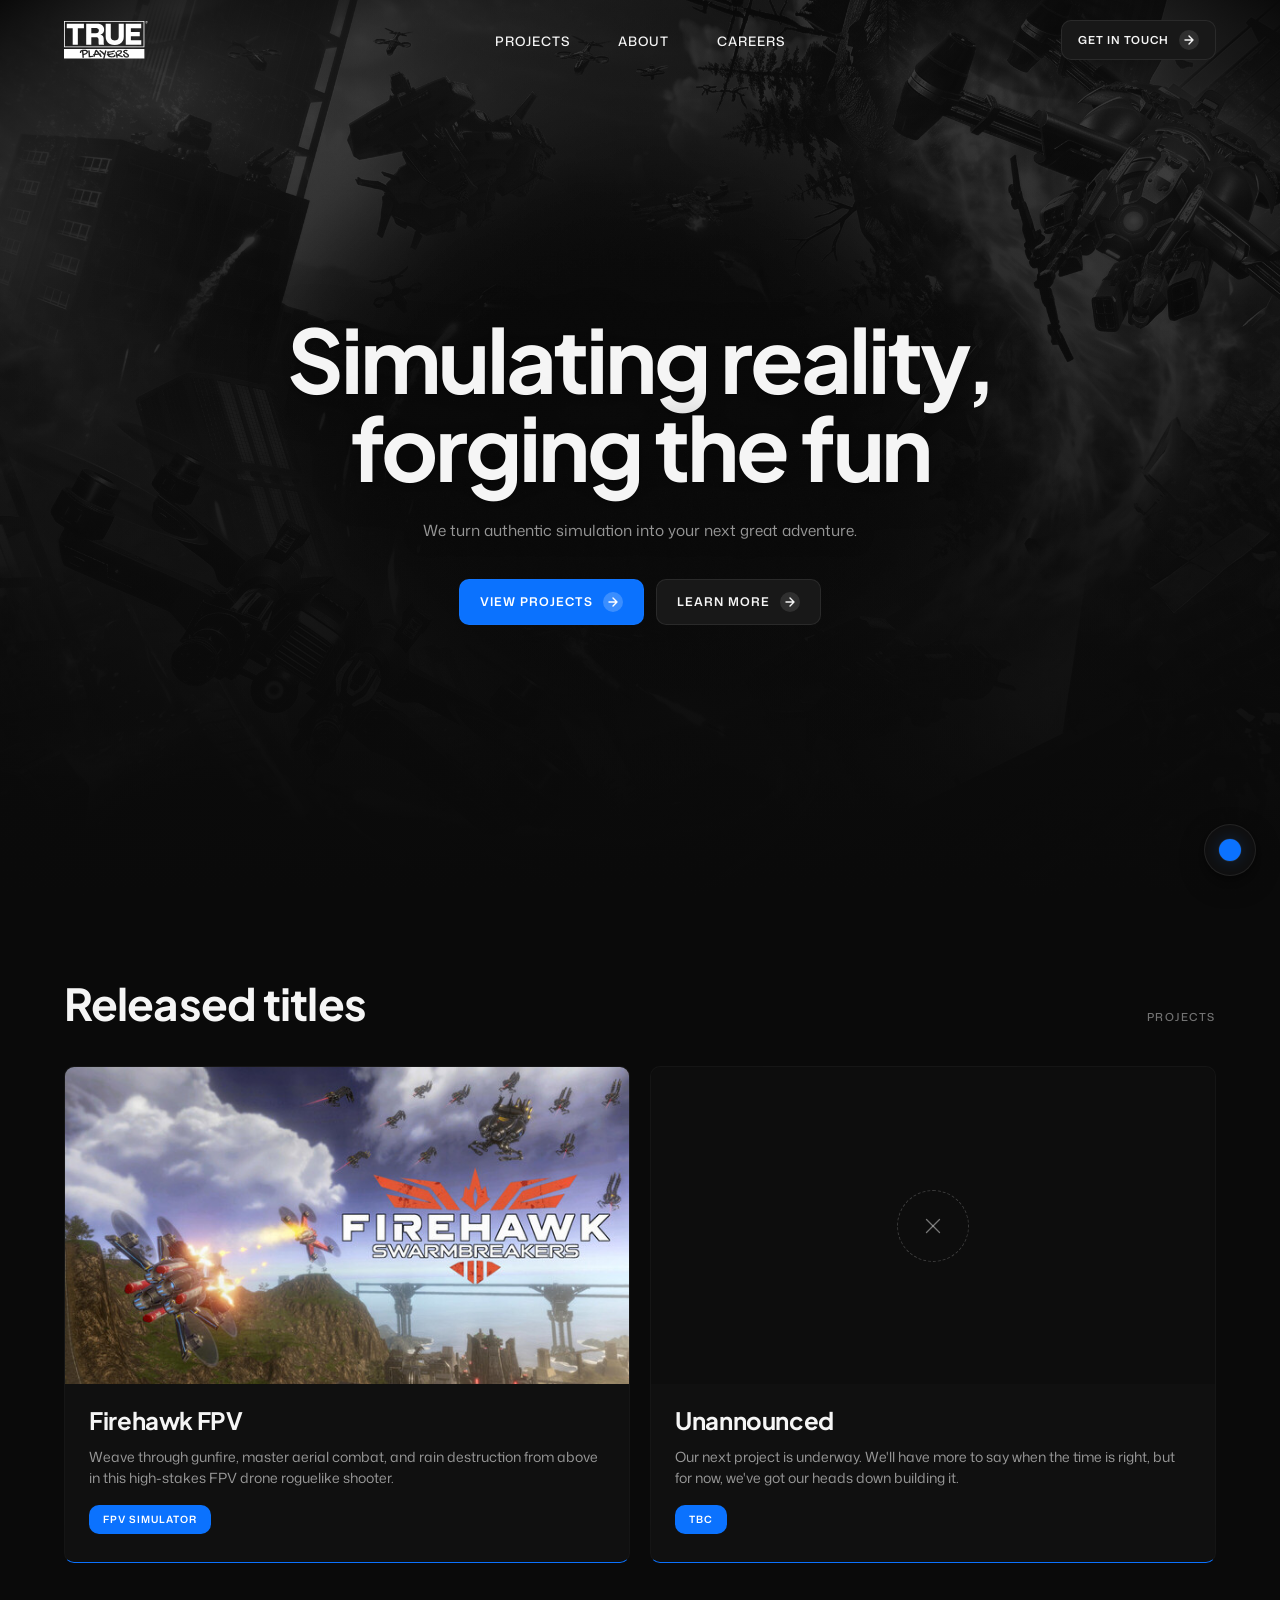
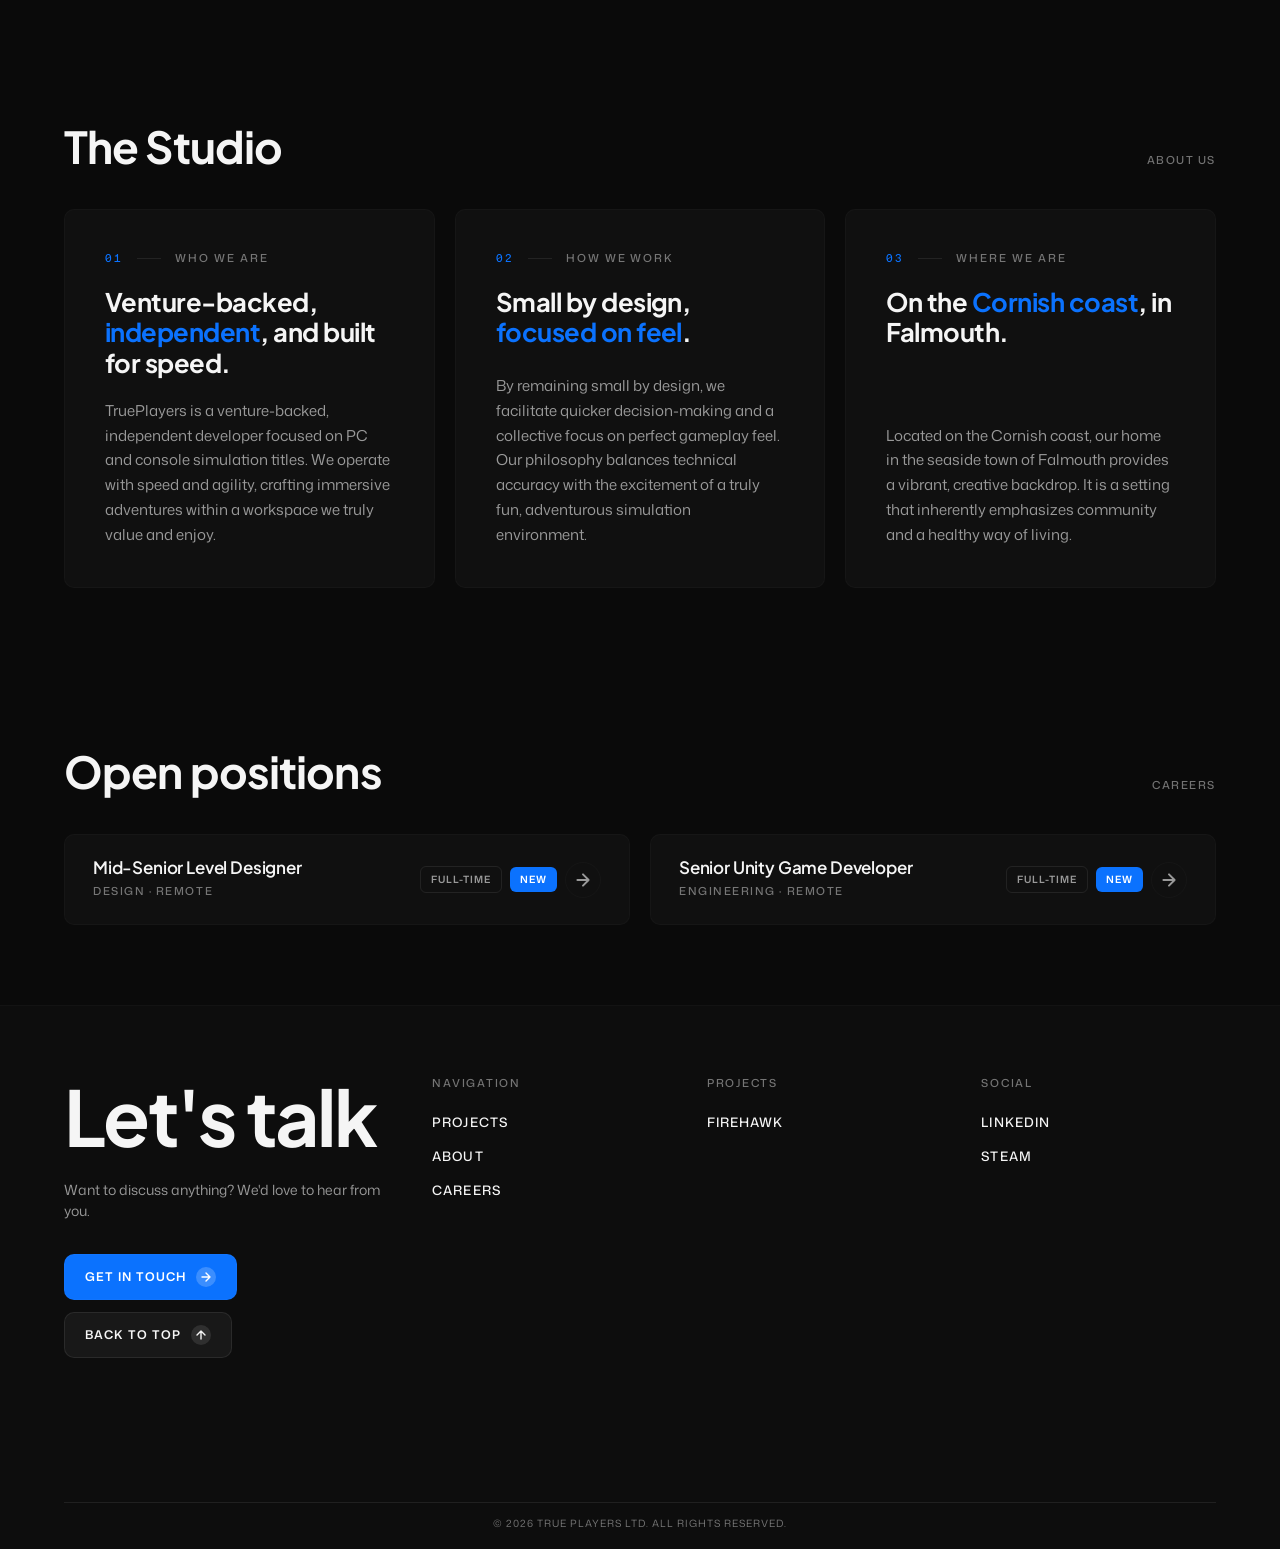
==== trueplayers 28/index.html @ 84c053e7 "Add files via upload website files" ====
<!DOCTYPE html>
<html lang="en">
<head>
  <meta charset="UTF-8">
  <meta name="viewport" content="width=device-width, initial-scale=1.0">
  <title>TruePlayers — Simulating reality, forging the fun.</title>
  <meta name="description" content="TruePlayers is a venture-backed independent simulation studio. We turn authentic simulation into your next great adventure.">
  <link rel="stylesheet" href="styles.css">
  <link rel="icon" type="image/svg+xml" href="assets/logo.svg">
</head>
<body>

  <!-- NAV -->
  <nav class="nav" id="nav">
    <a href="index.html" class="nav__logo" aria-label="True Players home">
      <img src="assets/logo.svg" alt="True Players" style="height:38px;">
    </a>
    <ul class="nav__links">
      <li><a href="#released-titles">PROJECTS</a></li>
      <li><a href="about.html">ABOUT</a></li>
      <li><a href="#open-positions">CAREERS</a></li>
    </ul>
    <a href="mailto:info@trueplayer.co.uk" class="btn btn--secondary btn--small nav__cta">
      GET IN TOUCH
      <span class="btn__arrow" aria-hidden="true">
        <svg width="10" height="10" viewBox="0 0 10 10" fill="none"><path d="M1 5h8M5 1l4 4-4 4" stroke="currentColor" stroke-width="1.4" stroke-linecap="round" stroke-linejoin="round"/></svg>
      </span>
    </a>
  </nav>

  <!-- HERO -->
  <section class="hero">
    <div class="hero__bg">
      <img src="assets/hero-bg.jpg" alt="">
    </div>
    <div class="hero__inner">
      <h1 class="hero__title">Simulating reality,<br>forging the fun</h1>
      <p class="hero__subtitle">
        We turn authentic simulation into your next great adventure.
      </p>
      <div class="hero__buttons">
        <a href="#released-titles" class="btn btn--primary">
          VIEW PROJECTS
          <span class="btn__arrow"><svg width="10" height="10" viewBox="0 0 10 10" fill="none"><path d="M1 5h8M5 1l4 4-4 4" stroke="currentColor" stroke-width="1.4" stroke-linecap="round" stroke-linejoin="round"/></svg></span>
        </a>
        <a href="about.html" class="btn btn--secondary">
          LEARN MORE
          <span class="btn__arrow"><svg width="10" height="10" viewBox="0 0 10 10" fill="none"><path d="M1 5h8M5 1l4 4-4 4" stroke="currentColor" stroke-width="1.4" stroke-linecap="round" stroke-linejoin="round"/></svg></span>
        </a>
      </div>
    </div>
  </section>

  <!-- RELEASED TITLES -->
  <section class="section" id="released-titles">
    <div class="section__header">
      <h2 class="section__title">Released titles</h2>
      <span class="section__label">PROJECTS</span>
    </div>
    <div class="titles-grid">
      <a href="https://www.firehawkfpv.com" target="_blank" rel="noopener" class="title-card title-card--link" aria-label="Firehawk FPV — visit firehawkfpv.com">
        <div class="title-card__media">
          <img src="assets/firehawk.jpg" alt="Firehawk Swarmbreakers key art">
        </div>
        <div class="title-card__body">
          <h3 class="title-card__name">Firehawk FPV</h3>
          <p class="title-card__description">
            Weave through gunfire, master aerial combat, and rain destruction from above in this high-stakes FPV drone roguelike shooter.
          </p>
          <span class="title-card__tag">FPV SIMULATOR</span>
        </div>
      </a>
      <article class="title-card">
        <div class="title-card__media title-card__media--placeholder">
          <div class="title-card__placeholder-icon">
            <svg width="26" height="26" viewBox="0 0 24 24" fill="none" stroke="currentColor" stroke-width="1.2" stroke-linecap="round" stroke-linejoin="round">
              <line x1="6" y1="6" x2="18" y2="18"></line>
              <line x1="6" y1="18" x2="18" y2="6"></line>
            </svg>
          </div>
        </div>
        <div class="title-card__body">
          <h3 class="title-card__name">Unannounced</h3>
          <p class="title-card__description">
            Our next project is underway. We'll have more to say when the time is right, but for now, we've got our heads down building it.
          </p>
          <span class="title-card__tag">TBC</span>
        </div>
      </article>
    </div>
  </section>

  <!-- THE STUDIO -->
  <section class="studio" id="the-studio">
    <div class="section__header">
      <h2 class="section__title">The Studio</h2>
      <span class="section__label">ABOUT US</span>
    </div>
    <div class="studio__cards">
      <article class="studio-card">
        <div class="studio-card__eyebrow">
          <span class="studio-card__number">01</span>
          <span class="studio-card__divider"></span>
          <span class="studio-card__label">Who we are</span>
        </div>
        <h3 class="studio-card__headline">Venture-backed, <span class="accent">independent</span>, and built for speed.</h3>
        <p class="studio-card__body">TruePlayers is a venture-backed, independent developer focused on PC and console simulation titles. We operate with speed and agility, crafting immersive adventures within a workspace we truly value and enjoy.</p>
      </article>
      <article class="studio-card">
        <div class="studio-card__eyebrow">
          <span class="studio-card__number">02</span>
          <span class="studio-card__divider"></span>
          <span class="studio-card__label">How we work</span>
        </div>
        <h3 class="studio-card__headline">Small by design, <span class="accent">focused on feel</span>.</h3>
        <p class="studio-card__body">By remaining small by design, we facilitate quicker decision-making and a collective focus on perfect gameplay feel. Our philosophy balances technical accuracy with the excitement of a truly fun, adventurous simulation environment.</p>
      </article>
      <article class="studio-card">
        <div class="studio-card__eyebrow">
          <span class="studio-card__number">03</span>
          <span class="studio-card__divider"></span>
          <span class="studio-card__label">Where we are</span>
        </div>
        <h3 class="studio-card__headline">On the <span class="accent">Cornish coast</span>, in Falmouth.</h3>
        <p class="studio-card__body">Located on the Cornish coast, our home in the seaside town of Falmouth provides a vibrant, creative backdrop. It is a setting that inherently emphasizes community and a healthy way of living.</p>
      </article>
    </div>
  </section>

  <!-- OPEN POSITIONS -->
  <section class="section" id="open-positions">
    <div class="section__header">
      <h2 class="section__title">Open positions</h2>
      <span class="section__label">CAREERS</span>
    </div>
    <div class="positions-grid">
      <a href="jobs/mid-senior-level-designer.html" class="position-card">
        <div class="position-card__info">
          <h3 class="position-card__title">Mid-Senior Level Designer</h3>
          <span class="position-card__meta">DESIGN · REMOTE</span>
        </div>
        <div class="position-card__tags">
          <span class="tag tag--neutral">FULL-TIME</span>
          <span class="tag tag--blue">NEW</span>
          <span class="position-card__arrow">
            <svg width="14" height="14" viewBox="0 0 10 10" fill="none"><path d="M1 5h8M5 1l4 4-4 4" stroke="currentColor" stroke-width="1.4" stroke-linecap="round" stroke-linejoin="round"/></svg>
          </span>
        </div>
      </a>
      <a href="jobs/senior-unity-game-developer.html" class="position-card">
        <div class="position-card__info">
          <h3 class="position-card__title">Senior Unity Game Developer</h3>
          <span class="position-card__meta">ENGINEERING · REMOTE</span>
        </div>
        <div class="position-card__tags">
          <span class="tag tag--neutral">FULL-TIME</span>
          <span class="tag tag--blue">NEW</span>
          <span class="position-card__arrow">
            <svg width="14" height="14" viewBox="0 0 10 10" fill="none"><path d="M1 5h8M5 1l4 4-4 4" stroke="currentColor" stroke-width="1.4" stroke-linecap="round" stroke-linejoin="round"/></svg>
          </span>
        </div>
      </a>
    </div>
  </section>

  <!-- FOOTER / Let's talk -->
  <footer class="footer" id="lets-talk">
    <div class="footer__grid">
      <div class="footer__cta">
        <h2 class="footer__cta-title">Let's talk</h2>
        <p class="footer__cta-text">
          Want to discuss anything? We'd love to hear from you.
        </p>
        <div class="footer__cta-buttons">
          <a href="mailto:info@trueplayer.co.uk" class="btn btn--primary">
            GET IN TOUCH
            <span class="btn__arrow"><svg width="10" height="10" viewBox="0 0 10 10" fill="none"><path d="M1 5h8M5 1l4 4-4 4" stroke="currentColor" stroke-width="1.4" stroke-linecap="round" stroke-linejoin="round"/></svg></span>
          </a>
          <a href="#" class="btn btn--secondary" onclick="window.scrollTo({top:0,behavior:'smooth'});return false;">
            BACK TO TOP
            <span class="btn__arrow"><svg width="10" height="10" viewBox="0 0 10 10" fill="none"><path d="M5 9V1M1 5l4-4 4 4" stroke="currentColor" stroke-width="1.4" stroke-linecap="round" stroke-linejoin="round"/></svg></span>
          </a>
        </div>
      </div>
      <div class="footer__column">
        <h4>NAVIGATION</h4>
        <ul>
          <li><a href="#released-titles">PROJECTS</a></li>
          <li><a href="about.html">ABOUT</a></li>
          <li><a href="#open-positions">CAREERS</a></li>
        </ul>
      </div>
      <div class="footer__column">
        <h4>PROJECTS</h4>
        <ul>
          <li><a href="https://store.steampowered.com/app/3365170/Firehawk_FPV_Drone_Fighter/" target="_blank" rel="noopener">FIREHAWK</a></li>
        </ul>
      </div>
      <div class="footer__column">
        <h4>SOCIAL</h4>
        <ul>
          <li><a href="https://uk.linkedin.com/company/trueplayers" target="_blank" rel="noopener">LINKEDIN</a></li>
          <li><a href="https://store.steampowered.com/search/?developer=TruePlayers" target="_blank" rel="noopener">STEAM</a></li>
        </ul>
      </div>
    </div>
    <div class="footer__bottom">
      © 2026 TRUE PLAYERS LTD. ALL RIGHTS RESERVED.
    </div>
  </footer>

  <script>
    // Nav background on scroll
    const nav = document.getElementById('nav');
    window.addEventListener('scroll', () => {
      if (window.scrollY > 20) nav.classList.add('scrolled');
      else nav.classList.remove('scrolled');
    });

    // Scroll reveal
    const observer = new IntersectionObserver((entries) => {
      entries.forEach(entry => {
        if (entry.isIntersecting) entry.target.classList.add('visible');
      });
    }, { threshold: 0.1 });

    document.querySelectorAll('.scroll-fade-in').forEach(el => observer.observe(el));
  </script>
  <script src="color-picker.js" defer></script>
</body>
</html>
---- trueplayers 28/styles.css ----
/* ==========================================================================
   TRUE PLAYERS — Shared stylesheet
   ========================================================================== */

@import url('https://fonts.googleapis.com/css2?family=Plus+Jakarta+Sans:wght@400;500;600;700;800&display=swap');
@import url('https://fonts.googleapis.com/css2?family=Mona+Sans:wght@300;400;500;600;700&display=swap');

:root {
  --bg: #0A0A0A;
  --surface-1: #101010;
  --surface-2: #0D0D0D;
  --text: #F5F5F5;
  --text-muted: rgba(245, 245, 245, 0.6);
  --text-dim: rgba(245, 245, 245, 0.45);
  --blue: #0B72FE;
  --blue-hover: #2a85ff;
  --accent: #0B72FE;
  --accent-hover: #2a85ff;
  --accent-glow: rgba(11, 114, 254, 0.08);
  --accent-glow-strong: rgba(11, 114, 254, 0.18);
  --on-accent: #FFFFFF;
  --on-accent-soft: rgba(255, 255, 255, 0.2);
  --stroke: rgba(255, 255, 255, 0.025);
  --stroke-visible: rgba(255, 255, 255, 0.08);
  --radius: 10px;
  --max-width: 1280px;
  --section-padding-x: clamp(20px, 5vw, 80px);
  --font-heading: 'Plus Jakarta Sans', -apple-system, BlinkMacSystemFont, sans-serif;
  --font-body: 'Mona Sans', -apple-system, BlinkMacSystemFont, sans-serif;
}

* {
  margin: 0;
  padding: 0;
  box-sizing: border-box;
}

html {
  scroll-behavior: smooth;
}

body {
  background-color: var(--bg);
  color: var(--text);
  font-family: var(--font-body);
  font-weight: 400;
  font-size: 16px;
  line-height: 1.5;
  -webkit-font-smoothing: antialiased;
  -moz-osx-font-smoothing: grayscale;
  overflow-x: hidden;
}

h1, h2, h3, h4, h5, h6 {
  font-family: var(--font-heading);
  font-weight: 700;
  letter-spacing: -0.02em;
  line-height: 1.05;
}

a {
  color: inherit;
  text-decoration: none;
}

img {
  max-width: 100%;
  display: block;
}

button {
  font-family: inherit;
  cursor: pointer;
  border: none;
  background: none;
  color: inherit;
}

/* ==========================================================================
   NAVIGATION
   ========================================================================== */

.nav {
  position: fixed;
  top: 0;
  left: 0;
  right: 0;
  z-index: 100;
  padding: 20px var(--section-padding-x);
  display: flex;
  align-items: center;
  justify-content: space-between;
  transition: background-color 0.3s ease, backdrop-filter 0.3s ease;
}

.nav.scrolled {
  background: rgba(10, 10, 10, 0.8);
  backdrop-filter: blur(12px);
  -webkit-backdrop-filter: blur(12px);
}

.nav__logo {
  display: flex;
  align-items: center;
}

.nav__logo svg {
  height: 38px;
  width: auto;
}

.nav__links {
  display: flex;
  gap: 48px;
  list-style: none;
  position: absolute;
  left: 50%;
  transform: translateX(-50%);
}

.nav__links a {
  font-family: var(--font-body);
  font-size: 13px;
  font-weight: 500;
  letter-spacing: 0.08em;
  color: var(--text);
  transition: color 0.2s ease;
  position: relative;
}

.nav__links a:hover {
  color: var(--accent);
}

.nav__links a::after {
  content: '';
  position: absolute;
  bottom: -4px;
  left: 0;
  width: 0;
  height: 1px;
  background: var(--accent);
  transition: width 0.25s ease;
}

.nav__links a:hover::after {
  width: 100%;
}

.nav__cta {
  display: inline-flex;
  align-items: center;
  gap: 10px;
}

/* ==========================================================================
   BUTTONS
   ========================================================================== */

.btn {
  display: inline-flex;
  align-items: center;
  gap: 10px;
  padding: 12px 20px;
  border-radius: var(--radius);
  font-family: var(--font-body);
  font-size: 12px;
  font-weight: 600;
  letter-spacing: 0.08em;
  text-transform: uppercase;
  border: 0.5px solid var(--stroke);
  transition: all 0.2s ease;
  cursor: pointer;
  white-space: nowrap;
}

.btn__arrow {
  display: inline-flex;
  align-items: center;
  justify-content: center;
  width: 20px;
  height: 20px;
  border-radius: 50%;
  background: rgba(255, 255, 255, 0.1);
  transition: background 0.2s ease, transform 0.2s ease;
}

.btn:hover .btn__arrow {
  transform: translateX(2px);
}

.btn--primary {
  background: var(--accent);
  color: var(--on-accent);
}

.btn--primary:hover {
  background: var(--accent-hover);
}

.btn--primary .btn__arrow {
  background: var(--on-accent-soft);
}

.btn--secondary {
  background: #181818;
  color: var(--text);
  border-color: var(--stroke-visible);
}

.btn--secondary:hover {
  background: #242424;
  border-color: rgba(255, 255, 255, 0.16);
}

.btn--small {
  padding: 9px 16px;
  font-size: 11px;
}

/* ==========================================================================
   LAYOUT HELPERS
   ========================================================================== */

.section {
  padding: 80px var(--section-padding-x);
  position: relative;
}

.section__header {
  display: flex;
  align-items: baseline;
  justify-content: space-between;
  margin-bottom: 40px;
}

.section__title {
  font-size: clamp(32px, 4vw, 44px);
  font-weight: 700;
  letter-spacing: -0.02em;
}

.section__label {
  font-family: var(--font-body);
  font-size: 11px;
  font-weight: 500;
  letter-spacing: 0.14em;
  color: var(--text-dim);
  text-transform: uppercase;
}

/* ==========================================================================
   HERO (homepage)
   ========================================================================== */

.hero {
  position: relative;
  min-height: 100vh;
  display: flex;
  align-items: center;
  justify-content: center;
  padding: 120px var(--section-padding-x) 80px;
  overflow: hidden;
  text-align: center;
}

.hero__bg {
  position: absolute;
  inset: 0;
  z-index: 0;
}

.hero__bg img {
  width: 100%;
  height: 100%;
  object-fit: cover;
  object-position: center;
  opacity: 1;
  filter: brightness(1.35) contrast(1.02);
}

.hero__bg::after {
  content: '';
  position: absolute;
  inset: 0;
  background:
    radial-gradient(ellipse at center, rgba(10,10,10,0.15) 0%, rgba(10,10,10,0.55) 75%, var(--bg) 100%),
    linear-gradient(to bottom, rgba(10,10,10,0.25) 0%, rgba(10,10,10,0.05) 40%, var(--bg) 100%);
}

.hero__inner {
  position: relative;
  z-index: 1;
  max-width: 900px;
  animation: fadeUp 0.9s cubic-bezier(0.2, 0.8, 0.2, 1) both;
}

.hero__title {
  font-size: clamp(44px, 7vw, 88px);
  font-weight: 700;
  letter-spacing: -0.035em;
  line-height: 1;
  margin-bottom: 28px;
  text-shadow: 0 2px 40px rgba(0, 0, 0, 0.5), 0 1px 4px rgba(0, 0, 0, 0.3);
}

.hero__subtitle {
  font-size: clamp(15px, 1.2vw, 17px);
  color: var(--text-muted);
  max-width: 560px;
  margin: 0 auto 36px;
  line-height: 1.55;
  text-shadow: 0 1px 20px rgba(0, 0, 0, 0.6);
}

.hero__buttons {
  display: inline-flex;
  gap: 12px;
  flex-wrap: wrap;
  justify-content: center;
}

@keyframes fadeUp {
  from { opacity: 0; transform: translateY(24px); }
  to { opacity: 1; transform: translateY(0); }
}

/* ==========================================================================
   PAGE HEADER (about + job pages)
   ========================================================================== */

.page-header {
  padding: 160px var(--section-padding-x) 60px;
}

.page-header--centered {
  text-align: center;
  padding: 180px var(--section-padding-x) 72px;
  display: flex;
  flex-direction: column;
  align-items: center;
}

.page-header--centered .page-header__title {
  max-width: 900px;
}

.page-header--centered .page-header__lede {
  margin-left: auto;
  margin-right: auto;
}

.page-header--centered .back-link {
  margin-bottom: 32px;
}

.page-header__buttons {
  display: inline-flex;
  gap: 12px;
  flex-wrap: wrap;
  justify-content: center;
  margin-top: 32px;
}

.page-header__eyebrow {
  font-family: var(--font-body);
  font-size: 11px;
  font-weight: 500;
  letter-spacing: 0.18em;
  color: var(--accent);
  text-transform: uppercase;
  margin-bottom: 20px;
  display: block;
}

.page-header__title {
  font-size: clamp(40px, 5.5vw, 72px);
  font-weight: 700;
  letter-spacing: -0.03em;
  line-height: 1.02;
  max-width: 900px;
}

.page-header__meta {
  margin-top: 20px;
  font-family: var(--font-heading);
  font-size: clamp(22px, 2.4vw, 32px);
  font-weight: 600;
  letter-spacing: -0.015em;
  line-height: 1.15;
  color: rgba(255, 255, 255, 0.5);
}

.page-header__lede {
  margin-top: 28px;
  font-size: clamp(16px, 1.3vw, 18px);
  color: var(--text-muted);
  max-width: 640px;
  line-height: 1.55;
}

/* ==========================================================================
   PROJECTS / TITLES GRID
   ========================================================================== */

.titles-grid {
  display: grid;
  grid-template-columns: 1fr 1fr;
  gap: 20px;
}

.title-card {
  background: var(--surface-1);
  border: 0.5px solid var(--stroke);
  border-bottom: 1px solid var(--accent);
  border-radius: var(--radius);
  overflow: hidden;
  transition: transform 0.3s ease, border-color 0.3s ease;
  display: flex;
  flex-direction: column;
}

.title-card:hover {
  border-top-color: var(--stroke-visible);
  border-left-color: var(--stroke-visible);
  border-right-color: var(--stroke-visible);
  transform: translateY(-2px);
}

.title-card--link {
  color: inherit;
  text-decoration: none;
  cursor: pointer;
}

.title-card--link:hover {
  border-top-color: var(--stroke-visible);
  border-left-color: var(--stroke-visible);
  border-right-color: var(--stroke-visible);
}

.title-card--link:hover .title-card__name {
  color: var(--accent);
  transition: color 0.2s ease;
}

.title-card__media {
  aspect-ratio: 16 / 9;
  background: var(--surface-2);
  overflow: hidden;
  position: relative;
}

.title-card__media img {
  width: 100%;
  height: 100%;
  object-fit: cover;
  transition: transform 0.6s cubic-bezier(0.2, 0.8, 0.2, 1);
}

.title-card--link:hover .title-card__media img {
  transform: scale(1.03);
}

.title-card__media--placeholder {
  display: flex;
  align-items: center;
  justify-content: center;
}

.title-card__placeholder-icon {
  width: 72px;
  height: 72px;
  border-radius: 50%;
  border: 1px dashed rgba(255, 255, 255, 0.2);
  display: flex;
  align-items: center;
  justify-content: center;
  color: var(--text-dim);
}

.title-card__body {
  padding: 24px 24px 28px;
  display: flex;
  flex-direction: column;
  gap: 12px;
  flex-grow: 1;
}

.title-card__name {
  font-size: 24px;
  font-weight: 700;
  letter-spacing: -0.015em;
}

.title-card__description {
  font-size: 14px;
  color: var(--text-muted);
  line-height: 1.55;
  flex-grow: 1;
}

.title-card__tag {
  display: inline-flex;
  align-items: center;
  padding: 7px 14px;
  border-radius: var(--radius);
  background: var(--accent);
  color: var(--on-accent);
  font-family: var(--font-body);
  font-size: 10px;
  font-weight: 600;
  letter-spacing: 0.1em;
  text-transform: uppercase;
  align-self: flex-start;
  margin-top: 4px;
}

/* ==========================================================================
   TEAM GRID (about page)
   ========================================================================== */

.team-grid {
  display: grid;
  grid-template-columns: repeat(3, 1fr);
  gap: 20px;
}

.team-card {
  background: var(--surface-1);
  border: 0.5px solid var(--stroke);
  border-radius: var(--radius);
  overflow: hidden;
  position: relative;
  aspect-ratio: 1 / 1.15;
  display: flex;
  flex-direction: column;
  justify-content: flex-end;
  transition: border-color 0.3s ease;
}

.team-card:hover {
  border-color: var(--stroke-visible);
}

.team-card__photo {
  position: absolute;
  inset: 0;
  z-index: 0;
}

.team-card__photo img {
  width: 100%;
  height: 100%;
  object-fit: cover;
  object-position: center 18%;
  filter: grayscale(100%);
}

.team-card__photo::after {
  content: '';
  position: absolute;
  inset: 0;
  background: linear-gradient(to bottom, transparent 40%, rgba(10,10,10,0.85) 100%);
}

.team-card__info {
  position: relative;
  z-index: 1;
  padding: 24px;
}

.team-card__name {
  font-size: 26px;
  font-weight: 700;
  letter-spacing: -0.02em;
  margin-bottom: 4px;
}

.team-card__role {
  font-size: 14px;
  color: var(--text-muted);
}

/* Hiring card (placeholder) */
.team-card--hiring {
  display: flex;
  align-items: center;
  justify-content: center;
  text-align: center;
  padding: 40px;
  flex-direction: column;
  gap: 20px;
}

.team-card--hiring .hiring__icon {
  width: 80px;
  height: 80px;
  border-radius: 50%;
  border: 1px dashed rgba(255, 255, 255, 0.25);
  display: flex;
  align-items: center;
  justify-content: center;
  color: var(--text-muted);
  font-size: 28px;
  font-weight: 300;
}

.team-card--hiring h3 {
  font-size: 24px;
  font-weight: 700;
}

.team-card--hiring p {
  font-size: 14px;
  color: var(--text-muted);
  line-height: 1.5;
  max-width: 220px;
}

/* ==========================================================================
   POSITIONS LIST
   ========================================================================== */

.positions-grid {
  display: grid;
  grid-template-columns: 1fr 1fr;
  gap: 20px;
}

.position-card {
  background: var(--surface-1);
  border: 0.5px solid var(--stroke);
  border-radius: var(--radius);
  padding: 24px 28px;
  display: flex;
  align-items: center;
  justify-content: space-between;
  gap: 20px;
  transition: background 0.25s ease, border-color 0.25s ease, transform 0.25s ease;
}

.position-card:hover {
  background: #151515;
  border-color: var(--stroke-visible);
  transform: translateY(-1px);
}

.position-card__info {
  display: flex;
  flex-direction: column;
  gap: 6px;
  min-width: 0;
}

.position-card__title {
  font-size: 17px;
  font-weight: 600;
  font-family: var(--font-heading);
  letter-spacing: -0.01em;
}

.position-card__meta {
  font-size: 11px;
  color: var(--text-dim);
  letter-spacing: 0.14em;
  text-transform: uppercase;
  font-weight: 500;
}

.position-card__tags {
  display: flex;
  align-items: center;
  gap: 8px;
  flex-shrink: 0;
}

.tag {
  font-size: 10px;
  font-weight: 600;
  letter-spacing: 0.1em;
  text-transform: uppercase;
  padding: 5px 10px;
  border-radius: 6px;
}

.tag--neutral {
  border: 0.5px solid var(--stroke-visible);
  color: var(--text-muted);
}

.tag--blue {
  background: var(--accent);
  color: var(--on-accent);
}

.position-card__arrow {
  width: 36px;
  height: 36px;
  border-radius: 50%;
  border: 0.5px solid var(--stroke);
  display: flex;
  align-items: center;
  justify-content: center;
  color: var(--text-muted);
  transition: background 0.2s ease, color 0.2s ease, transform 0.2s ease;
  flex-shrink: 0;
}

.position-card:hover .position-card__arrow {
  background: var(--accent);
  color: var(--on-accent);
  transform: translateX(3px);
}

/* ==========================================================================
   STUDIO SECTION
   ========================================================================== */

.studio {
  padding: 80px var(--section-padding-x);
}

/* Homepage — three-card grid */
.studio__cards {
  display: grid;
  grid-template-columns: repeat(3, 1fr);
  gap: 20px;
  margin-top: 40px;
}

.studio-card {
  background: var(--surface-1);
  border: 0.5px solid var(--stroke);
  border-radius: var(--radius);
  padding: 40px;
  display: flex;
  flex-direction: column;
  gap: 20px;
  transition: border-color 0.3s ease, transform 0.3s ease;
}

.studio-card:hover {
  border-color: var(--stroke-visible);
}

.studio-card__eyebrow {
  display: flex;
  align-items: center;
  gap: 14px;
}

.studio-card__number {
  font-family: var(--font-body);
  font-size: 11px;
  font-weight: 500;
  letter-spacing: 0.18em;
  color: var(--accent);
  font-variant-numeric: tabular-nums;
}

.studio-card__divider {
  flex-shrink: 0;
  width: 24px;
  height: 1px;
  background: var(--stroke-visible);
}

.studio-card__label {
  font-family: var(--font-body);
  font-size: 11px;
  font-weight: 500;
  letter-spacing: 0.18em;
  color: var(--text-dim);
  text-transform: uppercase;
}

.studio-card__headline {
  font-family: var(--font-heading);
  font-size: clamp(22px, 2vw, 28px);
  font-weight: 700;
  letter-spacing: -0.02em;
  line-height: 1.2;
  color: var(--text);
}

.studio-card__headline .accent {
  color: var(--accent);
}

.studio-card__body {
  color: var(--text-muted);
  font-size: 15px;
  line-height: 1.65;
  margin-top: auto;
}

@media (max-width: 960px) {
  .studio__cards {
    grid-template-columns: 1fr;
    gap: 16px;
  }
  .studio-card {
    padding: 32px;
  }
}

/* Homepage layout — copy flows, with a modest framed image beside it */
.studio__layout {
  display: grid;
  grid-template-columns: 1.5fr 1fr;
  gap: clamp(40px, 6vw, 80px);
  align-items: start;
  margin-top: 40px;
}

.studio__copy {
  display: flex;
  flex-direction: column;
  gap: 24px;
}

.studio__lede-marker {
  font-family: var(--font-body);
  font-size: 11px;
  font-weight: 500;
  letter-spacing: 0.18em;
  color: var(--accent);
  text-transform: uppercase;
}

.studio__lede-body p {
  font-size: clamp(17px, 1.4vw, 20px);
  line-height: 1.55;
  color: var(--text);
  letter-spacing: -0.005em;
}

.studio__lede-body p + p {
  margin-top: 18px;
  font-size: clamp(14px, 1vw, 15px);
  color: var(--text-muted);
  line-height: 1.7;
  letter-spacing: 0;
}

/* Small image card — portrait aspect, nothing dominant */
.studio__image {
  position: relative;
  aspect-ratio: 4 / 5;
  border-radius: var(--radius);
  overflow: hidden;
  border: 0.5px solid var(--stroke);
  max-width: 360px;
  margin-left: auto;
}

.studio__image img {
  width: 100%;
  height: 100%;
  object-fit: cover;
  display: block;
}

.studio__image::after {
  content: '';
  position: absolute;
  inset: 0;
  background: linear-gradient(
    to top,
    rgba(10, 10, 10, 0.7) 0%,
    rgba(10, 10, 10, 0.1) 45%,
    transparent 100%
  );
  pointer-events: none;
}

.studio__image-caption {
  position: absolute;
  left: 20px;
  bottom: 18px;
  z-index: 1;
  display: flex;
  align-items: center;
  gap: 10px;
  font-family: var(--font-body);
  font-size: 10px;
  font-weight: 500;
  letter-spacing: 0.18em;
  text-transform: uppercase;
  color: var(--text);
}

.studio__image-caption::before {
  content: '';
  width: 5px;
  height: 5px;
  border-radius: 50%;
  background: var(--accent);
  box-shadow: 0 0 10px var(--accent-glow-strong);
}

/* About page — full vertical layout; stacks down the page with breathing room */
.studio--vertical {
  padding: 80px var(--section-padding-x) 120px;
}

.studio__vertical {
  display: flex;
  flex-direction: column;
  gap: 72px;
  margin-top: 56px;
}

.studio__block {
  display: grid;
  grid-template-columns: 180px 1fr;
  gap: clamp(32px, 6vw, 80px);
  align-items: start;
  padding-top: 48px;
  border-top: 0.5px solid var(--stroke-visible);
}

.studio__block:first-child {
  padding-top: 0;
  border-top: none;
}

.studio__block-label {
  font-family: var(--font-heading);
  font-size: clamp(24px, 2.2vw, 32px);
  font-weight: 700;
  letter-spacing: -0.02em;
  color: var(--accent);
  line-height: 1;
}

.studio__block-number {
  font-family: var(--font-body);
  font-size: 11px;
  font-weight: 500;
  letter-spacing: 0.18em;
  color: var(--text-dim);
  text-transform: uppercase;
  display: block;
  margin-bottom: 12px;
}

.studio__block-body {
  color: var(--text);
  font-size: clamp(16px, 1.2vw, 18px);
  line-height: 1.65;
  max-width: 640px;
}

/* Small image inset into the vertical About layout — placed in the Where block */
.studio__block-image {
  margin-top: 28px;
  position: relative;
  aspect-ratio: 16 / 9;
  max-width: 420px;
  border-radius: var(--radius);
  overflow: hidden;
  border: 0.5px solid var(--stroke);
}

.studio__block-image img {
  width: 100%;
  height: 100%;
  object-fit: cover;
  display: block;
}

.studio__block-image::after {
  content: '';
  position: absolute;
  inset: 0;
  background: linear-gradient(
    to top,
    rgba(10, 10, 10, 0.55) 0%,
    transparent 50%
  );
  pointer-events: none;
}

.studio__block-image-caption {
  position: absolute;
  left: 18px;
  bottom: 14px;
  z-index: 1;
  display: flex;
  align-items: center;
  gap: 10px;
  font-family: var(--font-body);
  font-size: 10px;
  font-weight: 500;
  letter-spacing: 0.18em;
  text-transform: uppercase;
  color: var(--text);
}

.studio__block-image-caption::before {
  content: '';
  width: 5px;
  height: 5px;
  border-radius: 50%;
  background: var(--accent);
  box-shadow: 0 0 10px var(--accent-glow-strong);
}

/* Standalone Where section — copy left, image right, sized like a founder card */
.where {
  padding: 80px var(--section-padding-x) 100px;
}

.where__grid {
  display: grid;
  grid-template-columns: 2fr 1fr;
  gap: 20px;
  align-items: stretch;
  margin-top: 40px;
}

.where__copy {
  display: flex;
  flex-direction: column;
  justify-content: center;
  padding-right: clamp(20px, 4vw, 64px);
}

.where__number {
  font-family: var(--font-body);
  font-size: 11px;
  font-weight: 500;
  letter-spacing: 0.18em;
  color: var(--text-dim);
  text-transform: uppercase;
  display: block;
  margin-bottom: 12px;
}

.where__label {
  font-family: var(--font-heading);
  font-size: clamp(24px, 2.2vw, 32px);
  font-weight: 700;
  letter-spacing: -0.02em;
  color: var(--accent);
  line-height: 1;
  margin-bottom: 24px;
}

.where__body {
  color: var(--text);
  font-size: clamp(16px, 1.2vw, 18px);
  line-height: 1.65;
  max-width: 560px;
}

.where__image {
  position: relative;
  aspect-ratio: 1 / 1.15;
  border-radius: var(--radius);
  overflow: hidden;
  border: 0.5px solid var(--stroke);
}

.where__image img {
  width: 100%;
  height: 100%;
  object-fit: cover;
  display: block;
}

.where__image::after {
  content: '';
  position: absolute;
  inset: 0;
  background: linear-gradient(
    to top,
    rgba(10, 10, 10, 0.65) 0%,
    rgba(10, 10, 10, 0.1) 45%,
    transparent 100%
  );
  pointer-events: none;
}

.where__image-caption {
  position: absolute;
  left: 20px;
  bottom: 18px;
  z-index: 1;
  display: flex;
  align-items: center;
  gap: 10px;
  font-family: var(--font-body);
  font-size: 11px;
  font-weight: 500;
  letter-spacing: 0.18em;
  text-transform: uppercase;
  color: var(--text);
}

.where__image-caption::before {
  content: '';
  width: 6px;
  height: 6px;
  border-radius: 50%;
  background: var(--accent);
  box-shadow: 0 0 12px var(--accent-glow-strong);
}

@media (max-width: 860px) {
  .studio__layout {
    grid-template-columns: 1fr;
    gap: 40px;
  }
  .studio__image {
    max-width: 100%;
    aspect-ratio: 16 / 10;
    margin-left: 0;
  }
  .studio__block {
    grid-template-columns: 1fr;
    gap: 16px;
    padding-top: 40px;
  }
  .studio__vertical {
    gap: 48px;
  }
  .studio__block-image {
    max-width: 100%;
    aspect-ratio: 16 / 10;
  }
  .where__grid {
    grid-template-columns: 1fr;
    gap: 32px;
  }
  .where__copy {
    padding-right: 0;
  }
  .where__image {
    aspect-ratio: 16 / 10;
  }
}

/* ==========================================================================
   FOOTER / Let's talk
   ========================================================================== */

.footer {
  padding: 72px var(--section-padding-x) 18px;
  background: var(--surface-2);
  border-top: 0.5px solid var(--stroke);
  position: relative;
}

.footer__grid {
  display: grid;
  grid-template-columns: 1.4fr 1fr 1fr 1fr;
  gap: 40px;
  align-items: start;
  margin-bottom: 72px;
}

.footer__cta {
  padding-bottom: 72px;
}

.footer__cta-title {
  font-size: clamp(48px, 6vw, 80px);
  font-weight: 700;
  letter-spacing: -0.035em;
  line-height: 1;
  margin-bottom: 24px;
}

.footer__cta-text {
  color: var(--text-muted);
  font-size: 14px;
  line-height: 1.55;
  max-width: 380px;
  margin-bottom: 32px;
}

.footer__cta-buttons {
  display: flex;
  gap: 12px;
  flex-wrap: wrap;
}

.footer__column h4 {
  font-family: var(--font-body);
  font-size: 11px;
  font-weight: 500;
  letter-spacing: 0.16em;
  color: var(--text-dim);
  text-transform: uppercase;
  margin-bottom: 20px;
}

.footer__column ul {
  list-style: none;
  display: flex;
  flex-direction: column;
  gap: 10px;
}

.footer__column a {
  font-size: 13px;
  color: var(--text);
  font-weight: 500;
  letter-spacing: 0.08em;
  text-transform: uppercase;
  transition: color 0.2s ease;
}

.footer__column a:hover {
  color: var(--accent);
}

.footer__bottom {
  padding-top: 14px;
  padding-bottom: 2px;
  border-top: 0.5px solid var(--stroke-visible);
  text-align: center;
  font-size: 10px;
  color: var(--text-dim);
  letter-spacing: 0.1em;
  text-transform: uppercase;
  line-height: 1.2;
}

/* ==========================================================================
   JOB LISTING PAGES
   ========================================================================== */

.job-page {
  padding-top: 160px;
}

.job-layout {
  display: grid;
  grid-template-columns: 1fr 320px;
  gap: 48px;
  padding: 0 var(--section-padding-x) 80px;
  max-width: var(--max-width);
  margin: 0 auto;
}

.job-main h2 {
  font-size: 24px;
  font-weight: 700;
  margin: 40px 0 14px;
  letter-spacing: -0.015em;
}

.job-main h2:first-child {
  margin-top: 0;
}

.job-main p {
  color: var(--text-muted);
  line-height: 1.65;
  margin-bottom: 14px;
}

.job-main ul {
  list-style: none;
  margin: 12px 0 20px;
  padding: 0;
}

.job-main ul li {
  position: relative;
  padding-left: 22px;
  color: var(--text-muted);
  line-height: 1.65;
  margin-bottom: 10px;
}

.job-main ul li::before {
  content: '';
  position: absolute;
  left: 4px;
  top: 11px;
  width: 6px;
  height: 6px;
  border-radius: 50%;
  background: var(--accent);
}

.job-sidebar {
  position: sticky;
  top: 100px;
  align-self: start;
  display: flex;
  flex-direction: column;
  gap: 16px;
}

.job-sidebar__card {
  background: var(--surface-1);
  border: 0.5px solid var(--stroke);
  border-radius: var(--radius);
  padding: 28px;
  display: flex;
  flex-direction: column;
  gap: 20px;
}

.job-sidebar__row {
  display: flex;
  flex-direction: column;
  gap: 4px;
}

.job-sidebar__label {
  font-size: 11px;
  letter-spacing: 0.14em;
  text-transform: uppercase;
  color: var(--text-dim);
  font-weight: 500;
}

.job-sidebar__value {
  font-family: var(--font-heading);
  font-size: 15px;
  font-weight: 600;
  color: var(--text);
}

.job-sidebar__divider {
  height: 0.5px;
  background: var(--stroke-visible);
  margin: 4px 0;
}

.job-sidebar__apply {
  margin-top: 8px;
  justify-content: center;
  width: 100%;
}

/* Other Listings card */
.other-listings__label {
  font-size: 11px;
  letter-spacing: 0.14em;
  text-transform: uppercase;
  color: var(--text-dim);
  font-weight: 500;
  margin-bottom: 4px;
}

.other-listings__list {
  display: flex;
  flex-direction: column;
}

.other-listings__item {
  display: flex;
  align-items: center;
  justify-content: space-between;
  gap: 14px;
  padding: 20px 0;
  border-bottom: 0.5px solid var(--stroke-visible);
  text-decoration: none;
  color: inherit;
  transition: padding 0.2s ease;
}

.other-listings__item:last-child {
  border-bottom: none;
  padding-bottom: 4px;
}

.other-listings__item:hover .other-listings__title {
  color: var(--accent);
}

.other-listings__item:hover .other-listings__arrow {
  background: var(--accent);
  color: var(--on-accent);
  transform: translateX(3px);
}

.other-listings__info {
  display: flex;
  flex-direction: column;
  gap: 4px;
  min-width: 0;
}

.other-listings__title {
  font-family: var(--font-heading);
  font-size: 15px;
  font-weight: 600;
  color: var(--text);
  letter-spacing: -0.01em;
  transition: color 0.2s ease;
}

.other-listings__meta {
  font-size: 10px;
  color: var(--text-dim);
  letter-spacing: 0.14em;
  text-transform: uppercase;
  font-weight: 500;
}

.other-listings__arrow {
  flex-shrink: 0;
  width: 32px;
  height: 32px;
  border-radius: 50%;
  border: 0.5px solid var(--stroke-visible);
  display: flex;
  align-items: center;
  justify-content: center;
  color: var(--text-muted);
  transition: background 0.2s ease, color 0.2s ease, transform 0.2s ease, border-color 0.2s ease;
}

.back-link {
  display: inline-flex;
  align-items: center;
  gap: 10px;
  font-size: 12px;
  letter-spacing: 0.1em;
  text-transform: uppercase;
  color: var(--text-muted);
  margin-bottom: 28px;
  transition: color 0.2s ease;
  font-weight: 500;
}

.back-link:hover {
  color: var(--accent);
}

/* ==========================================================================
   RESPONSIVE
   ========================================================================== */

@media (max-width: 960px) {
  .nav__links {
    display: none;
  }

  .titles-grid,
  .positions-grid,
  .team-grid {
    grid-template-columns: 1fr;
  }

  .team-grid {
    gap: 16px;
  }

  .footer__grid {
    grid-template-columns: 1fr 1fr;
    gap: 40px 20px;
  }

  .footer__cta-title {
    grid-column: 1 / -1;
  }

  .job-layout {
    grid-template-columns: 1fr;
  }

  .job-sidebar {
    position: static;
    order: -1;
  }
}

@media (max-width: 560px) {
  :root {
    --section-padding-x: 20px;
  }

  .section {
    padding: 60px var(--section-padding-x);
  }

  .section__header {
    flex-direction: column;
    gap: 8px;
    align-items: flex-start;
  }

  .position-card {
    padding: 20px;
  }

  .footer__grid {
    grid-template-columns: 1fr;
  }
}

/* ==========================================================================
   UTILITY
   ========================================================================== */

.scroll-fade-in {
  opacity: 0;
  transform: translateY(20px);
  transition: opacity 0.7s ease, transform 0.7s ease;
}

.scroll-fade-in.visible {
  opacity: 1;
  transform: translateY(0);
}

/* ==========================================================================
   COLOUR PICKER (floating, absolute, client preview tool)
   ========================================================================== */

.color-picker {
  position: fixed;
  right: 24px;
  bottom: 24px;
  z-index: 1000;
  font-family: var(--font-body);
  user-select: none;
}

.color-picker__toggle {
  width: 52px;
  height: 52px;
  border-radius: 50%;
  background: var(--surface-1);
  border: 0.5px solid var(--stroke-visible);
  cursor: pointer;
  display: flex;
  align-items: center;
  justify-content: center;
  box-shadow: 0 8px 24px rgba(0, 0, 0, 0.4), 0 2px 6px rgba(0, 0, 0, 0.3);
  transition: transform 0.25s cubic-bezier(0.2, 0.8, 0.2, 1), background 0.2s ease;
  position: relative;
}

.color-picker__toggle:hover {
  transform: scale(1.05);
  background: #181818;
}

.color-picker__toggle-dot {
  width: 22px;
  height: 22px;
  border-radius: 50%;
  background: var(--accent);
  box-shadow: 0 0 0 0.5px rgba(255, 255, 255, 0.1), 0 0 16px var(--accent-glow-strong);
  transition: background 0.3s ease, box-shadow 0.3s ease;
}

.color-picker__panel {
  position: absolute;
  right: 0;
  bottom: 64px;
  min-width: 220px;
  background: var(--surface-1);
  border: 0.5px solid var(--stroke-visible);
  border-radius: var(--radius);
  padding: 16px;
  box-shadow: 0 20px 50px rgba(0, 0, 0, 0.5), 0 4px 12px rgba(0, 0, 0, 0.3);
  opacity: 0;
  transform: translateY(8px) scale(0.96);
  transform-origin: bottom right;
  pointer-events: none;
  transition: opacity 0.22s ease, transform 0.22s cubic-bezier(0.2, 0.8, 0.2, 1);
}

.color-picker.is-open .color-picker__panel {
  opacity: 1;
  transform: translateY(0) scale(1);
  pointer-events: auto;
}

.color-picker__label {
  font-size: 10px;
  font-weight: 600;
  letter-spacing: 0.14em;
  text-transform: uppercase;
  color: var(--text-dim);
  margin-bottom: 12px;
  display: block;
}

.color-picker__swatches {
  display: grid;
  grid-template-columns: repeat(4, 1fr);
  gap: 10px;
}

.color-picker__swatch {
  aspect-ratio: 1;
  width: 100%;
  border-radius: 8px;
  border: 0.5px solid rgba(255, 255, 255, 0.1);
  cursor: pointer;
  padding: 0;
  position: relative;
  transition: transform 0.2s ease, border-color 0.2s ease;
}

.color-picker__swatch:hover {
  transform: scale(1.08);
}

.color-picker__swatch.is-active {
  border-color: rgba(255, 255, 255, 0.85);
  box-shadow: 0 0 0 2px var(--bg), 0 0 0 3px rgba(255, 255, 255, 0.6);
}

.color-picker__swatch[data-default="true"]::after {
  content: '';
  position: absolute;
  top: -3px;
  right: -3px;
  width: 8px;
  height: 8px;
  border-radius: 50%;
  background: var(--text);
  border: 1.5px solid var(--surface-1);
}

.color-picker__meta {
  margin-top: 12px;
  padding-top: 12px;
  border-top: 0.5px solid var(--stroke-visible);
  font-size: 10px;
  letter-spacing: 0.1em;
  text-transform: uppercase;
  color: var(--text-dim);
  display: flex;
  justify-content: space-between;
  align-items: center;
}

.color-picker__current {
  color: var(--text);
  font-weight: 600;
  font-variant-numeric: tabular-nums;
}

.color-picker__reset {
  background: none;
  border: none;
  color: var(--text-dim);
  font-size: 10px;
  letter-spacing: 0.1em;
  text-transform: uppercase;
  cursor: pointer;
  padding: 0;
  font-weight: 500;
  transition: color 0.2s ease;
}

.color-picker__reset:hover {
  color: var(--accent);
}

@media (max-width: 560px) {
  .color-picker {
    right: 16px;
    bottom: 16px;
  }
  .color-picker__toggle {
    width: 46px;
    height: 46px;
  }
  .color-picker__toggle-dot {
    width: 18px;
    height: 18px;
  }
  .color-picker__panel {
    min-width: 200px;
  }
}
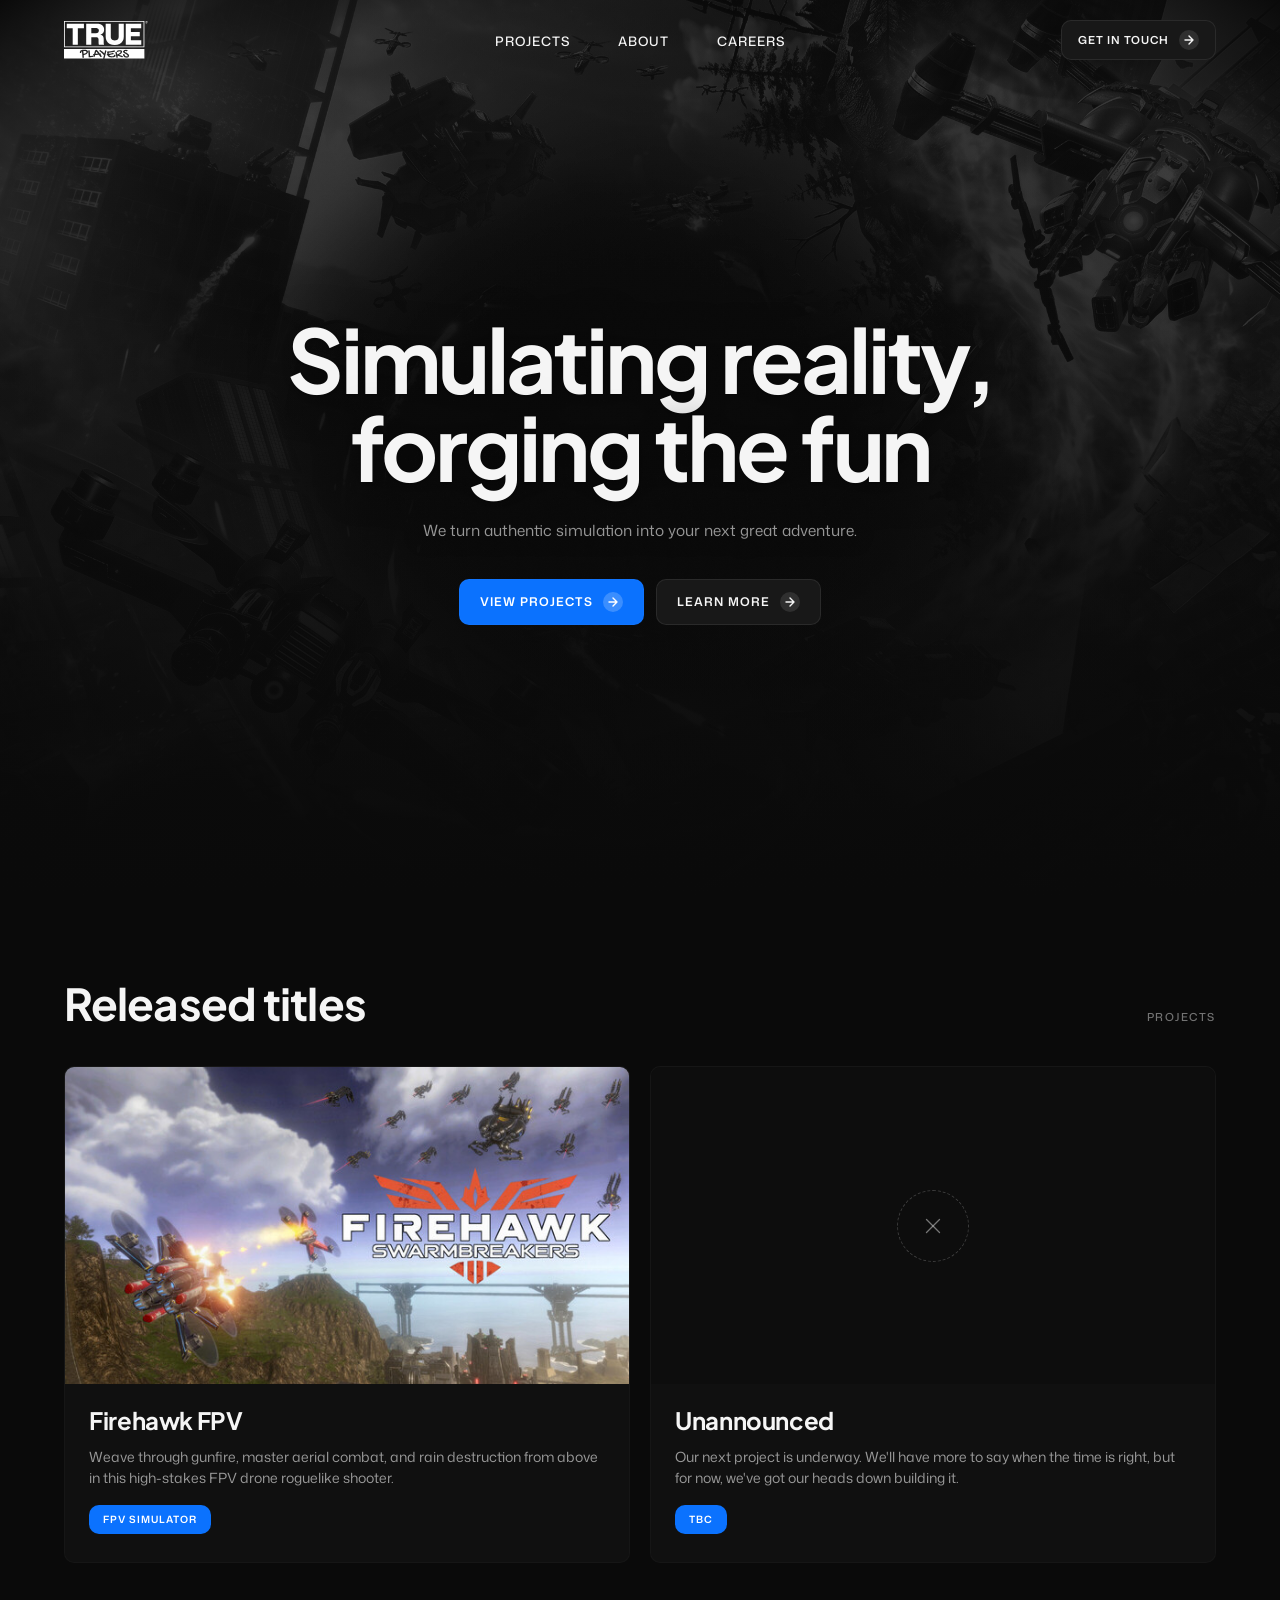
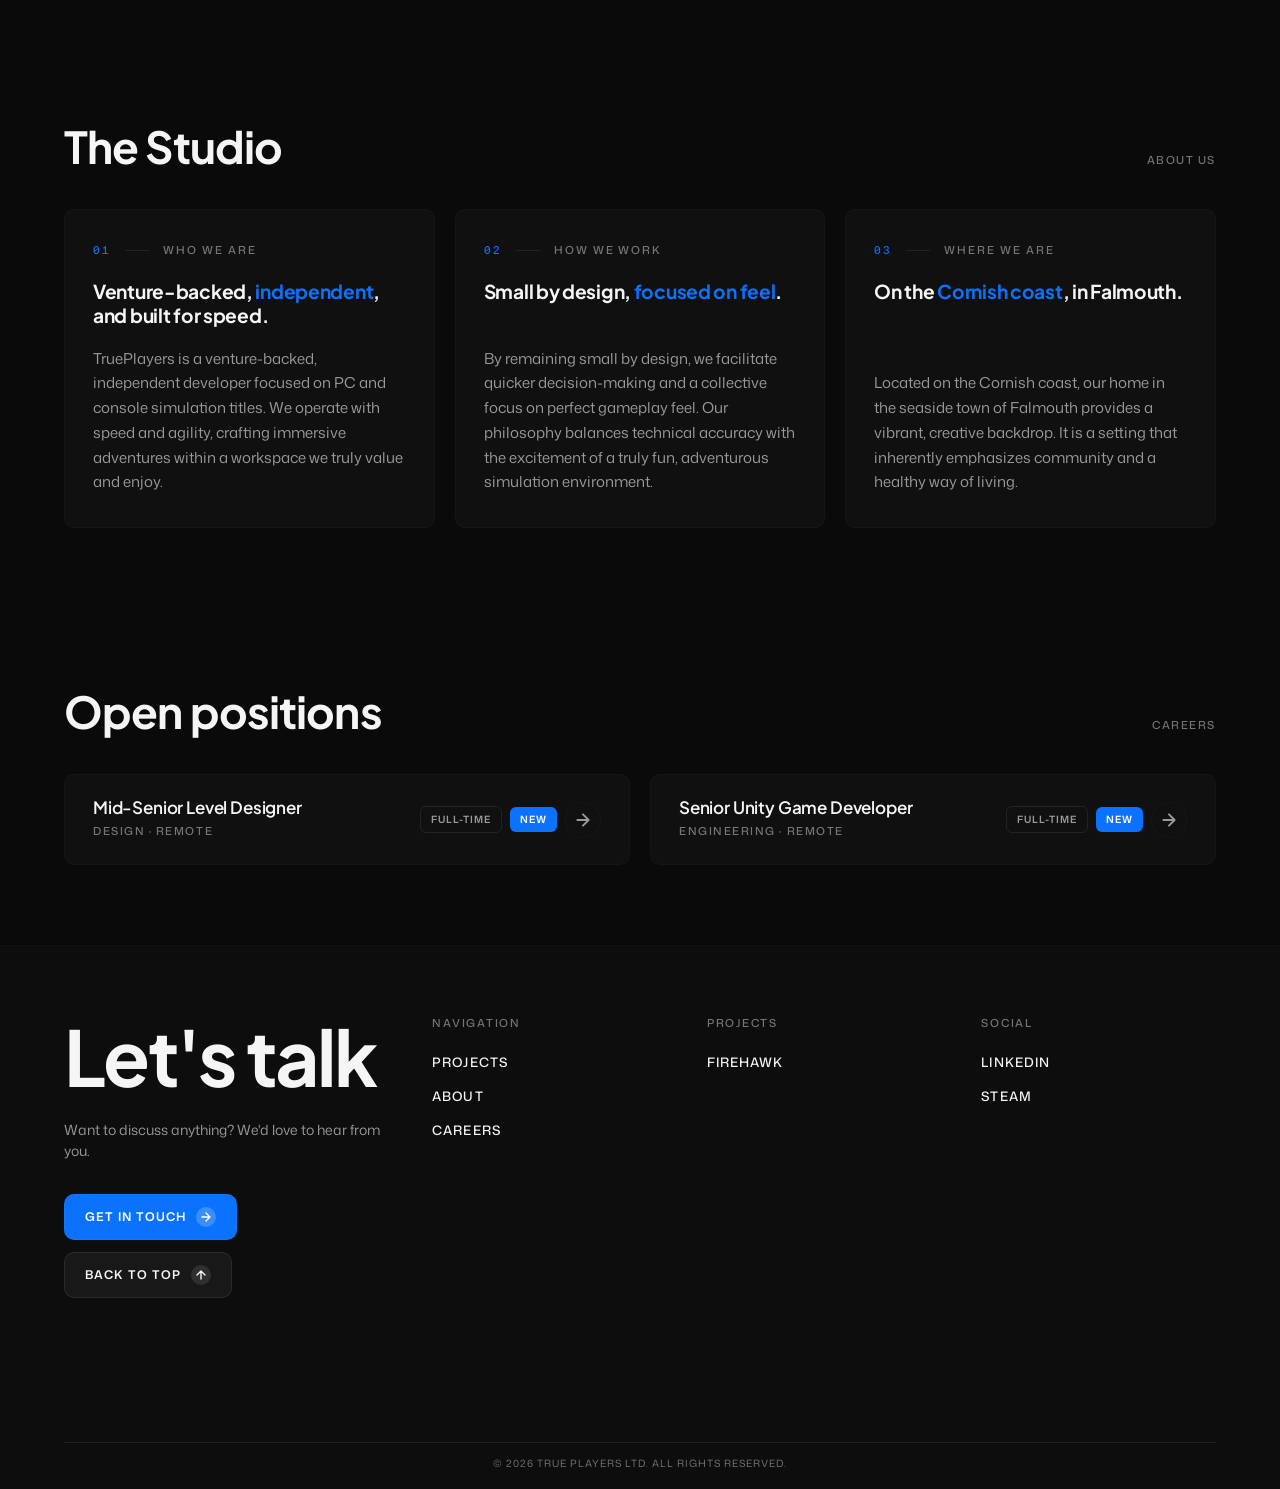
==== commit ad09f178: "Update website content and add new job listings" ====
--- a/trueplayers 28/index.html
+++ b/trueplayers 28/index.html
@@ -26,6 +26,18 @@
         <svg width="10" height="10" viewBox="0 0 10 10" fill="none"><path d="M1 5h8M5 1l4 4-4 4" stroke="currentColor" stroke-width="1.4" stroke-linecap="round" stroke-linejoin="round"/></svg>
       </span>
     </a>
+    <button class="nav__toggle" type="button" aria-label="Open menu" aria-expanded="false">
+      <span class="nav__toggle-icon" aria-hidden="true">
+        <span></span><span></span><span></span>
+      </span>
+    </button>
+    <div class="nav__drawer" role="menu">
+      <a href="#released-titles" role="menuitem">PROJECTS</a>
+      <a href="about.html" role="menuitem">ABOUT</a>
+      <a href="#open-positions" role="menuitem">CAREERS</a>
+      <div class="nav__drawer-divider"></div>
+      <a href="mailto:info@trueplayer.co.uk" role="menuitem" class="nav__drawer-cta">GET IN TOUCH</a>
+    </div>
   </nav>
 
   <!-- HERO -->
@@ -217,6 +229,35 @@
       else nav.classList.remove('scrolled');
     });
 
+    // Mobile nav toggle
+    const navToggle = nav.querySelector('.nav__toggle');
+    const navDrawer = nav.querySelector('.nav__drawer');
+    if (navToggle && navDrawer) {
+      navToggle.addEventListener('click', (e) => {
+        e.stopPropagation();
+        const isOpen = nav.classList.toggle('is-open');
+        navToggle.setAttribute('aria-expanded', isOpen ? 'true' : 'false');
+      });
+      document.addEventListener('click', (e) => {
+        if (nav.classList.contains('is-open') && !nav.contains(e.target)) {
+          nav.classList.remove('is-open');
+          navToggle.setAttribute('aria-expanded', 'false');
+        }
+      });
+      navDrawer.querySelectorAll('a').forEach(a => {
+        a.addEventListener('click', () => {
+          nav.classList.remove('is-open');
+          navToggle.setAttribute('aria-expanded', 'false');
+        });
+      });
+      document.addEventListener('keydown', (e) => {
+        if (e.key === 'Escape' && nav.classList.contains('is-open')) {
+          nav.classList.remove('is-open');
+          navToggle.setAttribute('aria-expanded', 'false');
+        }
+      });
+    }
+
     // Scroll reveal
     const observer = new IntersectionObserver((entries) => {
       entries.forEach(entry => {
@@ -226,6 +267,5 @@
 
     document.querySelectorAll('.scroll-fade-in').forEach(el => observer.observe(el));
   </script>
-  <script src="color-picker.js" defer></script>
 </body>
 </html>
--- a/trueplayers 28/styles.css
+++ b/trueplayers 28/styles.css
@@ -12,12 +12,10 @@
   --text: #F5F5F5;
   --text-muted: rgba(245, 245, 245, 0.6);
   --text-dim: rgba(245, 245, 245, 0.45);
-  --blue: #0B72FE;
-  --blue-hover: #2a85ff;
   --accent: #0B72FE;
   --accent-hover: #2a85ff;
   --accent-glow: rgba(11, 114, 254, 0.08);
-  --accent-glow-strong: rgba(11, 114, 254, 0.18);
+  --accent-glow-strong: rgba(11, 114, 254, 0.2);
   --on-accent: #FFFFFF;
   --on-accent-soft: rgba(255, 255, 255, 0.2);
   --stroke: rgba(255, 255, 255, 0.025);
@@ -153,6 +151,120 @@
   gap: 10px;
 }
 
+/* Mobile nav — hamburger trigger + dropdown panel */
+.nav__toggle {
+  display: none;
+  width: 40px;
+  height: 40px;
+  border-radius: var(--radius);
+  background: var(--surface-1);
+  border: 0.5px solid var(--stroke-visible);
+  align-items: center;
+  justify-content: center;
+  cursor: pointer;
+  padding: 0;
+  transition: background 0.2s ease;
+}
+
+.nav__toggle:hover {
+  background: #181818;
+}
+
+.nav__toggle-icon {
+  position: relative;
+  width: 16px;
+  height: 10px;
+}
+
+.nav__toggle-icon span {
+  position: absolute;
+  left: 0;
+  width: 100%;
+  height: 1.5px;
+  background: var(--text);
+  border-radius: 1px;
+  transition: transform 0.25s ease, opacity 0.2s ease, top 0.25s ease;
+}
+
+.nav__toggle-icon span:nth-child(1) { top: 0; }
+.nav__toggle-icon span:nth-child(2) { top: 4.5px; }
+.nav__toggle-icon span:nth-child(3) { top: 9px; }
+
+.nav.is-open .nav__toggle-icon span:nth-child(1) {
+  top: 4.5px;
+  transform: rotate(45deg);
+}
+
+.nav.is-open .nav__toggle-icon span:nth-child(2) {
+  opacity: 0;
+}
+
+.nav.is-open .nav__toggle-icon span:nth-child(3) {
+  top: 4.5px;
+  transform: rotate(-45deg);
+}
+
+.nav__drawer {
+  position: absolute;
+  top: calc(100% + 8px);
+  right: var(--section-padding-x);
+  min-width: 220px;
+  background: var(--surface-1);
+  border: 0.5px solid var(--stroke-visible);
+  border-radius: var(--radius);
+  padding: 14px;
+  display: none;
+  flex-direction: column;
+  gap: 2px;
+  opacity: 0;
+  transform: translateY(-6px);
+  transition: opacity 0.2s ease, transform 0.2s ease;
+  box-shadow: 0 20px 50px rgba(0, 0, 0, 0.5), 0 4px 12px rgba(0, 0, 0, 0.3);
+}
+
+.nav.is-open .nav__drawer {
+  opacity: 1;
+  transform: translateY(0);
+}
+
+.nav__drawer a {
+  display: flex;
+  align-items: center;
+  justify-content: space-between;
+  padding: 12px 14px;
+  border-radius: 6px;
+  font-family: var(--font-body);
+  font-size: 13px;
+  font-weight: 500;
+  letter-spacing: 0.08em;
+  color: var(--text);
+  text-transform: uppercase;
+  transition: background 0.2s ease, color 0.2s ease;
+}
+
+.nav__drawer a:hover {
+  background: rgba(255, 255, 255, 0.04);
+  color: var(--accent);
+}
+
+.nav__drawer-divider {
+  height: 0.5px;
+  background: var(--stroke-visible);
+  margin: 6px 0;
+}
+
+.nav__drawer-cta {
+  margin-top: 4px;
+  justify-content: center !important;
+  color: var(--on-accent) !important;
+  background: var(--accent);
+}
+
+.nav__drawer-cta:hover {
+  background: var(--accent-hover) !important;
+  color: var(--on-accent) !important;
+}
+
 /* ==========================================================================
    BUTTONS
    ========================================================================== */
@@ -412,31 +524,22 @@
 .title-card {
   background: var(--surface-1);
   border: 0.5px solid var(--stroke);
-  border-bottom: 1px solid var(--accent);
   border-radius: var(--radius);
   overflow: hidden;
-  transition: transform 0.3s ease, border-color 0.3s ease;
+  transition: background 0.25s ease, border-color 0.25s ease;
   display: flex;
   flex-direction: column;
 }
 
 .title-card:hover {
-  border-top-color: var(--stroke-visible);
-  border-left-color: var(--stroke-visible);
-  border-right-color: var(--stroke-visible);
-  transform: translateY(-2px);
+  background: #181818;
+  border-color: var(--stroke-visible);
 }
 
 .title-card--link {
   color: inherit;
   text-decoration: none;
   cursor: pointer;
-}
-
-.title-card--link:hover {
-  border-top-color: var(--stroke-visible);
-  border-left-color: var(--stroke-visible);
-  border-right-color: var(--stroke-visible);
 }
 
 .title-card--link:hover .title-card__name {
@@ -455,11 +558,6 @@
   width: 100%;
   height: 100%;
   object-fit: cover;
-  transition: transform 0.6s cubic-bezier(0.2, 0.8, 0.2, 1);
-}
-
-.title-card--link:hover .title-card__media img {
-  transform: scale(1.03);
 }
 
 .title-card__media--placeholder {
@@ -729,19 +827,41 @@
   margin-top: 40px;
 }
 
+/* About page — 2x2 grid variant */
+.studio__cards--2x2 {
+  grid-template-columns: repeat(2, 1fr);
+  grid-auto-rows: 1fr;
+}
+
+.studio__cards--2x2 .studio-card {
+  min-height: 320px;
+  text-align: left;
+  align-items: flex-start;
+}
+
+.studio__cards--2x2 .studio-card__body {
+  margin-top: 0;
+}
+
+.studio__cards--2x2 .studio-card__eyebrow {
+  justify-content: flex-start;
+}
+
 .studio-card {
   background: var(--surface-1);
   border: 0.5px solid var(--stroke);
   border-radius: var(--radius);
-  padding: 40px;
+  padding: 32px 28px;
   display: flex;
   flex-direction: column;
   gap: 20px;
-  transition: border-color 0.3s ease, transform 0.3s ease;
+  transition: background 0.25s ease, border-color 0.25s ease, transform 0.25s ease;
 }
 
 .studio-card:hover {
+  background: #181818;
   border-color: var(--stroke-visible);
+  transform: translateY(-2px);
 }
 
 .studio-card__eyebrow {
@@ -777,10 +897,10 @@
 
 .studio-card__headline {
   font-family: var(--font-heading);
-  font-size: clamp(22px, 2vw, 28px);
+  font-size: clamp(18px, 1.5vw, 22px);
   font-weight: 700;
-  letter-spacing: -0.02em;
-  line-height: 1.2;
+  letter-spacing: -0.015em;
+  line-height: 1.25;
   color: var(--text);
 }
 
@@ -795,13 +915,85 @@
   margin-top: auto;
 }
 
+.studio__cards--2x2 .studio-card--image {
+  min-height: 320px;
+  align-items: stretch;
+}
+.studio-card--image {
+  padding: 0;
+  overflow: hidden;
+  position: relative;
+  min-height: 280px;
+}
+
+.studio-card--image:hover {
+  background: transparent;
+  border-color: var(--stroke-visible);
+  transform: translateY(-2px);
+}
+
+.studio-card--image img {
+  position: absolute;
+  inset: 0;
+  width: 100%;
+  height: 100%;
+  object-fit: cover;
+  display: block;
+}
+
+.studio-card--image::after {
+  content: '';
+  position: absolute;
+  inset: 0;
+  background: linear-gradient(
+    to top,
+    rgba(10, 10, 10, 0.6) 0%,
+    rgba(10, 10, 10, 0.1) 45%,
+    transparent 100%
+  );
+  pointer-events: none;
+}
+
+.studio-card__image-caption {
+  position: absolute;
+  left: 28px;
+  bottom: 24px;
+  z-index: 1;
+  display: flex;
+  align-items: center;
+  gap: 10px;
+  font-family: var(--font-body);
+  font-size: 11px;
+  font-weight: 500;
+  letter-spacing: 0.18em;
+  text-transform: uppercase;
+  color: var(--text);
+}
+
+.studio-card__image-caption::before {
+  content: '';
+  width: 6px;
+  height: 6px;
+  border-radius: 50%;
+  background: var(--accent);
+  box-shadow: 0 0 12px var(--accent-glow-strong);
+}
+
 @media (max-width: 960px) {
   .studio__cards {
     grid-template-columns: 1fr;
     gap: 16px;
   }
+  .studio__cards--2x2 {
+    grid-template-columns: 1fr;
+  }
   .studio-card {
-    padding: 32px;
+    padding: 28px 24px;
+  }
+  .studio-card--image {
+    padding: 0;
+    aspect-ratio: 16 / 10;
+    min-height: 0;
   }
 }
 
@@ -1475,6 +1667,21 @@
   }
 }
 
+@media (max-width: 720px) {
+  .nav__links {
+    display: none;
+  }
+  .nav__cta {
+    display: none;
+  }
+  .nav__toggle {
+    display: inline-flex;
+  }
+  .nav__drawer {
+    display: flex;
+  }
+}
+
 @media (max-width: 560px) {
   :root {
     --section-padding-x: 20px;
@@ -1513,170 +1720,3 @@
   opacity: 1;
   transform: translateY(0);
 }
-
-/* ==========================================================================
-   COLOUR PICKER (floating, absolute, client preview tool)
-   ========================================================================== */
-
-.color-picker {
-  position: fixed;
-  right: 24px;
-  bottom: 24px;
-  z-index: 1000;
-  font-family: var(--font-body);
-  user-select: none;
-}
-
-.color-picker__toggle {
-  width: 52px;
-  height: 52px;
-  border-radius: 50%;
-  background: var(--surface-1);
-  border: 0.5px solid var(--stroke-visible);
-  cursor: pointer;
-  display: flex;
-  align-items: center;
-  justify-content: center;
-  box-shadow: 0 8px 24px rgba(0, 0, 0, 0.4), 0 2px 6px rgba(0, 0, 0, 0.3);
-  transition: transform 0.25s cubic-bezier(0.2, 0.8, 0.2, 1), background 0.2s ease;
-  position: relative;
-}
-
-.color-picker__toggle:hover {
-  transform: scale(1.05);
-  background: #181818;
-}
-
-.color-picker__toggle-dot {
-  width: 22px;
-  height: 22px;
-  border-radius: 50%;
-  background: var(--accent);
-  box-shadow: 0 0 0 0.5px rgba(255, 255, 255, 0.1), 0 0 16px var(--accent-glow-strong);
-  transition: background 0.3s ease, box-shadow 0.3s ease;
-}
-
-.color-picker__panel {
-  position: absolute;
-  right: 0;
-  bottom: 64px;
-  min-width: 220px;
-  background: var(--surface-1);
-  border: 0.5px solid var(--stroke-visible);
-  border-radius: var(--radius);
-  padding: 16px;
-  box-shadow: 0 20px 50px rgba(0, 0, 0, 0.5), 0 4px 12px rgba(0, 0, 0, 0.3);
-  opacity: 0;
-  transform: translateY(8px) scale(0.96);
-  transform-origin: bottom right;
-  pointer-events: none;
-  transition: opacity 0.22s ease, transform 0.22s cubic-bezier(0.2, 0.8, 0.2, 1);
-}
-
-.color-picker.is-open .color-picker__panel {
-  opacity: 1;
-  transform: translateY(0) scale(1);
-  pointer-events: auto;
-}
-
-.color-picker__label {
-  font-size: 10px;
-  font-weight: 600;
-  letter-spacing: 0.14em;
-  text-transform: uppercase;
-  color: var(--text-dim);
-  margin-bottom: 12px;
-  display: block;
-}
-
-.color-picker__swatches {
-  display: grid;
-  grid-template-columns: repeat(4, 1fr);
-  gap: 10px;
-}
-
-.color-picker__swatch {
-  aspect-ratio: 1;
-  width: 100%;
-  border-radius: 8px;
-  border: 0.5px solid rgba(255, 255, 255, 0.1);
-  cursor: pointer;
-  padding: 0;
-  position: relative;
-  transition: transform 0.2s ease, border-color 0.2s ease;
-}
-
-.color-picker__swatch:hover {
-  transform: scale(1.08);
-}
-
-.color-picker__swatch.is-active {
-  border-color: rgba(255, 255, 255, 0.85);
-  box-shadow: 0 0 0 2px var(--bg), 0 0 0 3px rgba(255, 255, 255, 0.6);
-}
-
-.color-picker__swatch[data-default="true"]::after {
-  content: '';
-  position: absolute;
-  top: -3px;
-  right: -3px;
-  width: 8px;
-  height: 8px;
-  border-radius: 50%;
-  background: var(--text);
-  border: 1.5px solid var(--surface-1);
-}
-
-.color-picker__meta {
-  margin-top: 12px;
-  padding-top: 12px;
-  border-top: 0.5px solid var(--stroke-visible);
-  font-size: 10px;
-  letter-spacing: 0.1em;
-  text-transform: uppercase;
-  color: var(--text-dim);
-  display: flex;
-  justify-content: space-between;
-  align-items: center;
-}
-
-.color-picker__current {
-  color: var(--text);
-  font-weight: 600;
-  font-variant-numeric: tabular-nums;
-}
-
-.color-picker__reset {
-  background: none;
-  border: none;
-  color: var(--text-dim);
-  font-size: 10px;
-  letter-spacing: 0.1em;
-  text-transform: uppercase;
-  cursor: pointer;
-  padding: 0;
-  font-weight: 500;
-  transition: color 0.2s ease;
-}
-
-.color-picker__reset:hover {
-  color: var(--accent);
-}
-
-@media (max-width: 560px) {
-  .color-picker {
-    right: 16px;
-    bottom: 16px;
-  }
-  .color-picker__toggle {
-    width: 46px;
-    height: 46px;
-  }
-  .color-picker__toggle-dot {
-    width: 18px;
-    height: 18px;
-  }
-  .color-picker__panel {
-    min-width: 200px;
-  }
-}
